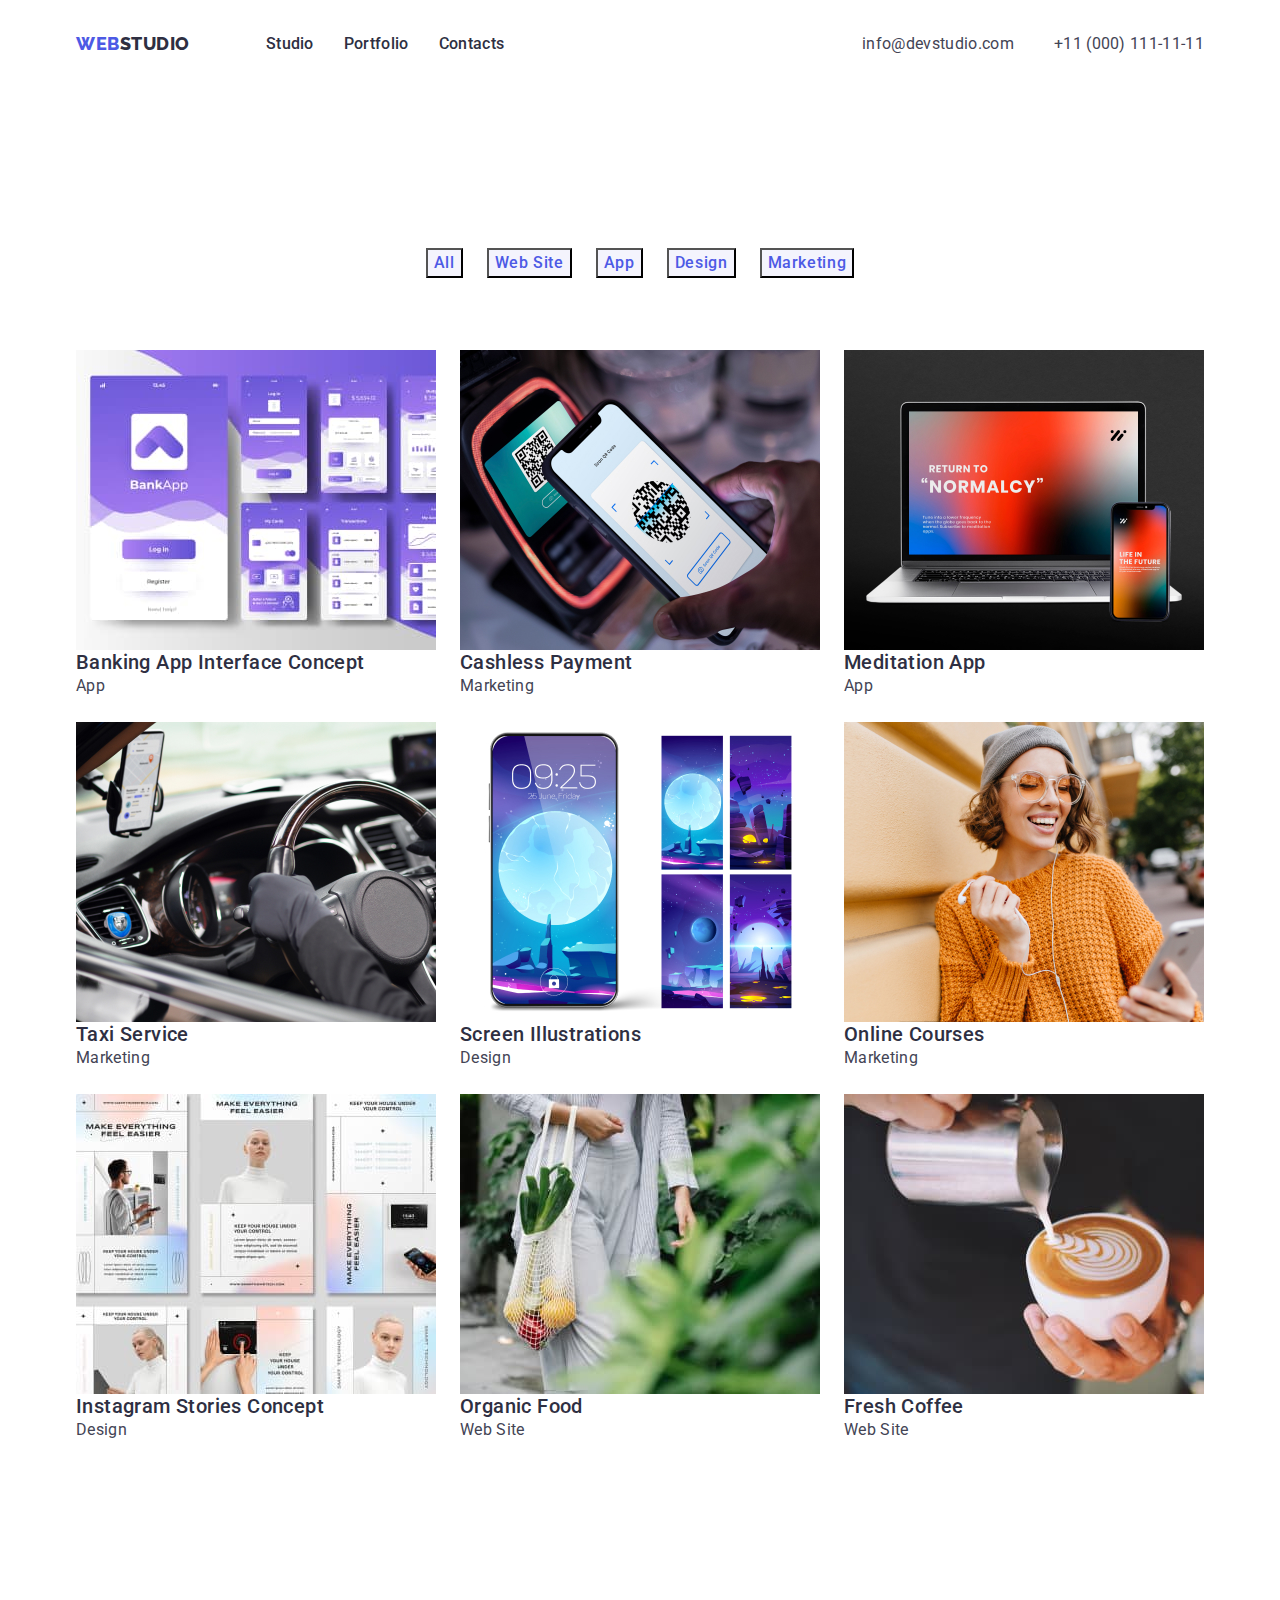
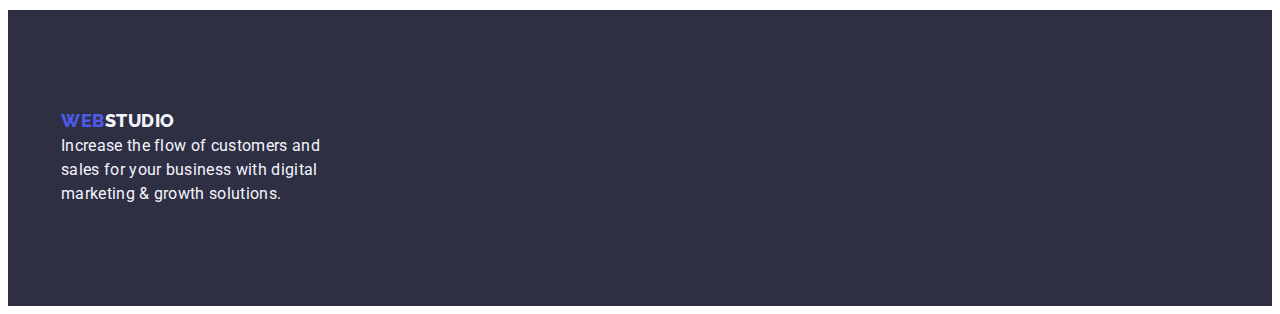
==== portfolio.html @ 2bdd5fc8 "validator+" ====
<!DOCTYPE html>
<html lang="en">
<head>
    <meta charset="UTF-8">
    <meta http-equiv="X-UA-Compatible" content="IE=edge">
    <meta name="viewport" content="width=device-width, initial-scale=1.0">
    <title>Portfolio</title>
    <link rel="stylesheet" href="./css/styles.css">
    <link rel="preconnect" href="https://fonts.googleapis.com">
    <link rel="preconnect" href="https://fonts.gstatic.com" crossorigin>
    <link
        href="https://fonts.googleapis.com/css2?family=Raleway:wght@800&family=Roboto:wght@400;500;700;900&display=swap"
        rel="stylesheet">
</head>

<body>
    <!--Header section-->
    <header>
        <div class="header-container container">
            <!--LOGO-->
            <a class="header-logo logo" href="./index.html">Web<span class="logo-second">Studio</span>
            </a>
            <!--NAVIGATION-->
            <nav>
                <ul class="site-nav list">
                    <li><a class="menu link" href="./index.html">Studio</a></li>
                    <li><a class="menu link" href="./portfolio.html">Portfolio</a></li>
                    <li><a class="menu link" href="">Contacts</a></li>
                </ul>
            </nav>
            <address class="address">
                <ul class="contact list">
                    <li class="email-contact">
                        <a class="communication link" href="mailto:info@devstudio.com">info@devstudio.com</a>
                    </li>
                    <li>
                        <a class="communication link" href="tel:+110001111111">+11 (000) 111-11-11</a>
                    </li>
                </ul>
            </address>
        </div>
    </header>
    <main>
        <!--PORTFOLIO section-->
        <section>
            <div class="portfolio-container container">
                <h1 hidden>Portfolio</h1>
                <ul class="button-container list">
                        <li><button type="button" class="portfolio-button">All
                            </button></li>
                        <li><button type="button" class="portfolio-button">Web Site
                            </button></li>
                        <li><button type="button" class="portfolio-button">App
                            </button></li>
                        <li><button type="button" class="portfolio-button">Design
                            </button></li>
                        <li><button type="button" class="portfolio-button">Marketing
                            </button>
                        </li>
                </ul>
                <ul class="portfolio-set list">
                        <li>
                            <a class="card link" href="#">
                                <img src="./images/portfolio/img-1.jpg" alt="Bank App" width="360">
                                <h2 class="portfolio-title">Banking App Interface Concept</h2>
                                <p class="portfolio-text">App</p>
                            </a>
                        </li>
                        <li> <a class="card link" href="#">
                                <img src="./images/portfolio/img-2.jpg" alt="Payment process" width="360">
                                <h2 class="portfolio-title">Cashless Payment</h2>
                                <p class="portfolio-text">Marketing</p>
                            </a>
                        </li>
                        <li> <a class="card link" href="#">
                                <img src="./images/portfolio/img-3.jpg" alt="Return to Normalcy application"
                                    width="360">
                                <h2 class="portfolio-title">Meditation App</h2>
                                <p class="portfolio-text">App</p>
                            </a>
                        </li>
                        <li> <a class="card link" href="#">
                                <img src="./images/portfolio/img-4.jpg" alt="Taxi driver" width="360">
                                <h2 class="portfolio-title">Taxi Service</h2>
                                <p class="portfolio-text">Marketing</p>
                            </a>
                        </li>
                        <li> <a class="card link" href="#">
                                <img src="./images/portfolio/img-5.jpg" alt="Mobile screens" width="360">
                                <h2 class="portfolio-title">Screen Illustrations</h2>
                                <p class="portfolio-text">Design</p>
                            </a>
                        </li>
                        <li> <a class="card link" href="#">
                                <img src="./images/portfolio/img-6.jpg" alt="Happy girl holding a phone" width="360">
                                <h2 class="portfolio-title">Online Courses</h2>
                                <p class="portfolio-text">Marketing</p>
                            </a>
                        </li>
                        <li> <a class="card link" href="#">
                                <img src="./images/portfolio/img-7.jpg" alt="Concepts examples" width="360">
                                <h2 class="portfolio-title">Instagram Stories Concept</h2>
                                <p class="portfolio-text">Design</p>
                            </a>
                        </li>
                        <li>
                            <a class="card link" href="#">
                                <img src="./images/portfolio/img-8.jpg" alt="Fruits in organic bag" width="360">
                                <h2 class="portfolio-title">Organic Food</h2>
                                <p class="portfolio-text">Web Site</p>
                            </a>
                        </li>
                        <li> <a class="card link" href="#">
                                <img src="./images/portfolio/img-9.jpg" alt="Coffee making" width="360">
                                <h2 class="portfolio-title">Fresh Coffee</h2>
                                <p class="portfolio-text">Web Site</p>
                            </a>
                        </li>
                </ul>
            </div>
        </section>
    </main>
    <!--Footer-->
    <footer class="footer">
        <div class="footer-container container">
            <a class="footer-logo logo" href="./index.html">Web<span class="footer-logo-second">Studio</span>
            </a>
            <p class="text">Increase the flow of customers and sales for your business with digital marketing & growth
                solutions.</p></div>
    </footer>
</body>

</html>
---- css/styles.css ----
html {
    box-sizing: border-box;
}

*,
*::before,
*::after {
    box-sizing: inherit;
}

/* обнулити відступи */
h1,
h2,
h3,
h4,
h5,
h6,
p {
    margin-top: 0;
    margin-bottom: 0;
}

ul {
    margin-top: 0;
    margin-bottom: 0;
    padding-left: 0;
}

img {
    display: block;
}

button {
    cursor: pointer;
}

/* used colors */
:root {
    --primary-text-color: #2E2F42;
    --secondary-text-color: #434455;
    --accent-primary-color: #F4F4FD;
    --accent-secondary-color: #4D5AE5;
    --background-color: #E5E5E5;
    --secondary-button-color: #E7E9FC;
    --white-color: #FFFFFF;
    --hover-color: #404bbf;

    --indent: 24px;
    --items: 4;
    --portfolio-items: 9
}

.container {
    border: 2px;
    width: 1158px;
    margin-left: auto;
    margin-right: auto;
    padding: 0 15px;
}

body {
    background-color: var(--white-color);
    color: var(--secondary-text-color);
    font-family: "Roboto", sans-serif;
    letter-spacing: 0.02em;
    line-height: 1.5;
}


/* LOGO */
.header-container {
    display: flex;
    align-items: center;
}

.page-header {
    padding-top: 22px;
    padding-bottom: 22px;
}


.logo {
    font-family: "Raleway", sans-serif;
    font-size: 18px;
    font-weight: 800;
    line-height: 1.17;
    letter-spacing: 0.03em;
    text-transform: uppercase;
    color: var(--accent-secondary-color)
}

.header-logo.logo,
.footer-logo.logo {
    text-decoration: none;
}

.logo-second {
    color: var(--primary-text-color)
}

.header-logo {
    margin-right: 76px;
}

/* site-navigation */

.list {
    list-style: none;
}

.site-nav {
    display: flex;
    gap: 30px;
    align-items: center;
    margin-right: auto;
    padding: 24px 0px;
}

.site-nav .menu {
    font-weight: 500;
    font-size: 16px;
    line-height: 1.5;
    color: var(--primary-text-color);
    letter-spacing: 0.02em
}

.menu.link {
    text-decoration: none;
}

.menu.link:hover,
.menu.link:focus {
    color: var(--hover-color)
}

/* auth-navigation */
.address {
    font-style: normal;
    margin-left: auto;
}

.contact.list {
    list-style: none;
    display: flex;
}

.contact .link {
    color: var(--secondary-text-color);
    font-size: 16px;
    line-height: 1.5;
    letter-spacing: 0.02em;
}

.email-contact {
    margin-right: 40px;
}

.communication.link {
    text-decoration: none;
}

.communication.link:hover,
.communication.link:focus {
    color: var(--hover-color);
}


/* HERO section */
.section {
    padding: 120px 0px;
}

.hero {
    background-color: var(--primary-text-color)
}

.hero-container {
    padding: 188px 0px;
}

.hero-title {
    margin: 0 auto;
    max-width: 496px;
    margin-bottom: 48px;
    font-size: 56px;
    font-weight: 700;
    text-align: center;
    line-height: 1.07;
    letter-spacing: 0.02em;
    color: var(--white-color)
}

.hero .button {
    display: block;
    margin: 0 auto;
    min-width: 169px;
    min-height: 56px;
    padding: 16px 32px;
    font-size: 16px;
    line-height: 1.5;
    font-weight: 500;
    font-family: "Roboto", sans-serif;
    letter-spacing: 0.04em;
    cursor: pointer;
    background-color: var(--accent-secondary-color);
    color: var(--white-color);
}

.hero .button:hover,
.hero .button:focus {
    background-color: var(--hover-color)
}

/* Features */
.features-container {
    display: flex;
    justify-content: space-between;
}

.features-container.list {
    list-style: none
}

.features-title {
    margin-bottom: 8px;
    font-size: 20px;
    line-height: 1.2;
    font-weight: 500;
    letter-spacing: 0.02em;
    color: var(--primary-text-color)
}

.features-text {
    width: 264px;
    font-size: 16px;
    line-height: 1.5;
    letter-spacing: 0.02em;
    color: var(--secondary-text-color)
}

/* What we are doing section */
.activity-container {
    display: flex;
    justify-content: space-between;
}

.activity-title {
    margin-bottom: 72px;
    font-size: 36px;
    line-height: 1.11;
    text-align: center;
    letter-spacing: 0.02em;
    text-transform: capitalize;
    color: var(--primary-text-color)
}

.activity-container.list {
    list-style: none;
}


/* our team */
.team-container {
    display: flex;
    gap: var(--indent)
}

.team-section {
    background-color: #F4F4FD;
}

.team-title {
    margin-bottom: 72px;
    font-size: 36px;
    line-height: 1.11;
    text-align: center;
    letter-spacing: 0.02em;
    text-transform: capitalize;
    color: var(--primary-text-color)
}

.member-container {
    flex-basis: calc(100% - var(--indent)* (var(--items)-1)) / var(--items);
}


.team-container.list {
    list-style: none;
}

.member {
    background-color: #FFFFFF
}

.member-title {
    margin-bottom: 8px;
    font-weight: 500;
    font-size: 20px;
    line-height: 1.2;
    letter-spacing: 0.02em;
    color: var(--primary-text-color)
}

.position {
    font-size: 16px;
    line-height: 1.5;
    letter-spacing: 0.02em;
    color: var(--secondary-text-color)
}


/* Footer */
.footer-container {
    display: block;
    padding: 100px 1020px 100px 0;
}

.footer {
    background-color: var(--primary-text-color);
}

.footer-logo {
    margin-bottom: 16px;
    font-family: "Raleway", sans-serif;
    font-size: 18px;
    font-weight: 800;
    line-height: 1.17;
    letter-spacing: 0.03em;
    text-transform: uppercase;
    color: var(--accent-secondary-color)
}

.footer-logo.link {
    text-decoration: none
}

.footer-logo-second {
    color: var(--accent-primary-color)
}

.footer .text {
    width: 264px;
    color: var(--accent-primary-color);
    font-size: 16px;
    line-height: 1.5;
    letter-spacing: 0.02em;
}


/* PORTFOLIO part */
.portfolio-container {
    padding: 168px 0 120px 0
}

.portfolio-set {
    display: flex;
    flex-wrap: wrap;
    gap: var(--indent);
    justify-content: center;
}

.portfolio-set:nth-child(-n+7) {
    margin-bottom: 48px;
}

.button-container {
    display: flex;
    gap: 24px;
    justify-content: center;
    margin-bottom: 72px;
}

.button-container.list {
    list-style: none;
}

.portfolio-button {
    font-family: "Roboto", sans-serif;
    font-weight: 500;
    font-size: 16px;
    line-height: 1.5;
    letter-spacing: 0.04em;
    color: var(--accent-secondary-color);
    background-color: var(--accent-primary-color);
    cursor: pointer;
}

.portfolio-button:hover,
.portfolio-button:focus {
    color: var(--white-color);
    background-color: var(--hover-color);
}

.portfolio-set.list {
    list-style: none;
}

.card.link {
    text-decoration: none;
}

.portfolio-title {
    font-weight: 500;
    font-size: 20px;
    line-height: 1.2;
    letter-spacing: 0.02em;
    color: var(--primary-text-color)
}

.portfolio-text {
    font-size: 16px;
    line-height: 1.5;
    letter-spacing: 0.02em;
    color: var(--secondary-text-color)
}
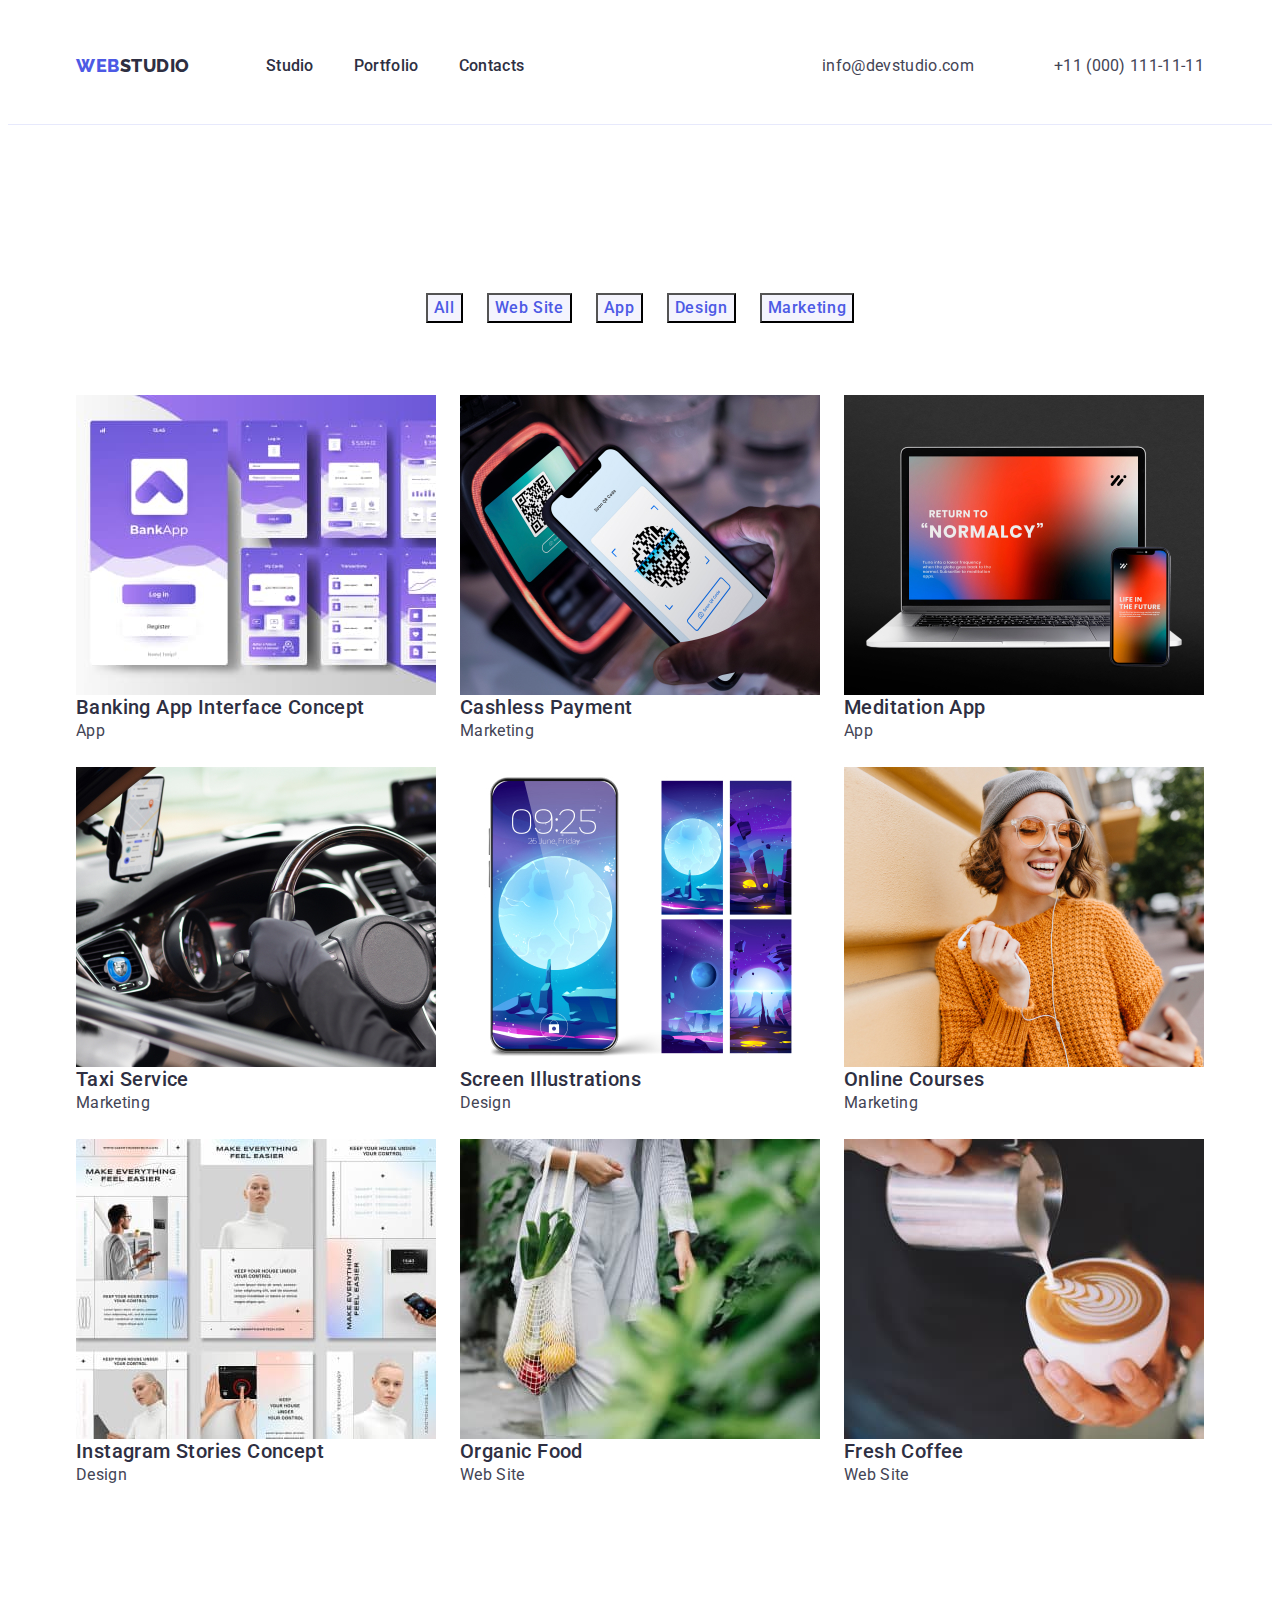
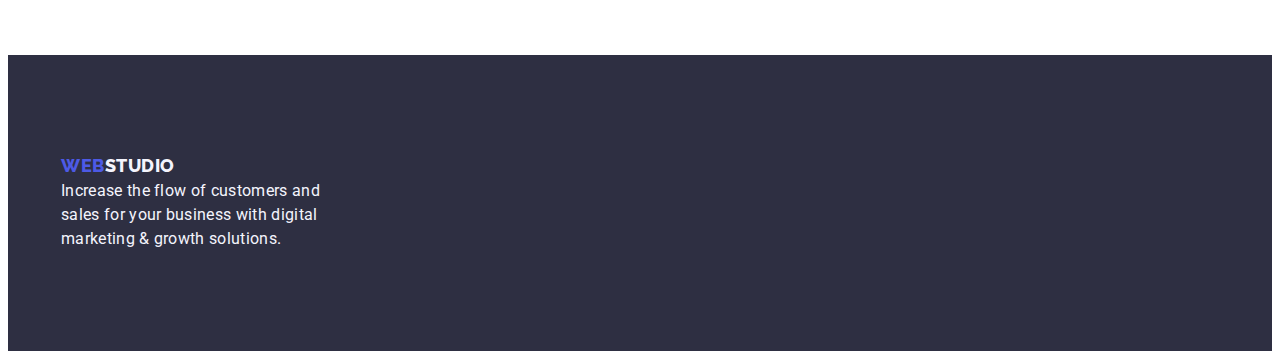
==== commit ab553470: "first part-amend" ====
--- a/portfolio.html
+++ b/portfolio.html
@@ -15,13 +15,12 @@
 
 <body>
     <!--Header section-->
-    <header>
+    <header class="page-header">
         <div class="header-container container">
-            <!--LOGO-->
-            <a class="header-logo logo" href="./index.html">Web<span class="logo-second">Studio</span>
-            </a>
             <!--NAVIGATION-->
-            <nav>
+            <nav class="navigation">
+                <a class="header-logo logo" href="./index.html">Web<span class="logo-second">Studio</span>
+                </a>
                 <ul class="site-nav list">
                     <li><a class="menu link" href="./index.html">Studio</a></li>
                     <li><a class="menu link" href="./portfolio.html">Portfolio</a></li>
@@ -29,7 +28,7 @@
                 </ul>
             </nav>
             <address class="address">
-                <ul class="contact list">
+                <ul class="contact-container list">
                     <li class="email-contact">
                         <a class="communication link" href="mailto:info@devstudio.com">info@devstudio.com</a>
                     </li>
--- a/css/styles.css
+++ b/css/styles.css
@@ -76,6 +76,7 @@
 .page-header {
     padding-top: 22px;
     padding-bottom: 22px;
+    border-bottom: 1px solid #e7e9fc;
 }
 
 
@@ -103,18 +104,23 @@
 }
 
 /* site-navigation */
-
+.navigation{
+display: flex;
+align-items: center;
+}
 .list {
     list-style: none;
 }
 
 .site-nav {
     display: flex;
-    gap: 30px;
+    gap: 40px;
     align-items: center;
     margin-right: auto;
     padding: 24px 0px;
 }
+.site-nav:last-child{
+    margin-right: 0;}
 
 .site-nav .menu {
     font-weight: 500;
@@ -126,6 +132,7 @@
 
 .menu.link {
     text-decoration: none;
+    padding: 24px 0;
 }
 
 .menu.link:hover,
@@ -139,12 +146,19 @@
     margin-left: auto;
 }
 
-.contact.list {
-    list-style: none;
-    display: flex;
-}
-
-.contact .link {
+.contact-container{
+    display: flex;
+    gap: 40px;
+}
+
+.contact-container:last-child{
+    margin-right: 0}
+
+.contact-container.list {
+    list-style: none;
+}
+
+.contact-container .link {
     color: var(--secondary-text-color);
     font-size: 16px;
     line-height: 1.5;
@@ -169,14 +183,10 @@
 .section {
     padding: 120px 0px;
 }
-
-.hero {
-    background-color: var(--primary-text-color)
-}
-
-.hero-container {
-    padding: 188px 0px;
-}
+.hero-section{
+    padding: 188px 0;
+    background-color: var(--primary-text-color)}
+
 
 .hero-title {
     margin: 0 auto;
@@ -190,11 +200,13 @@
     color: var(--white-color)
 }
 
-.hero .button {
+.hero-section .button {
     display: block;
     margin: 0 auto;
     min-width: 169px;
-    min-height: 56px;
+    height: 56px;
+    border: none;
+    border-radius: 4px;
     padding: 16px 32px;
     font-size: 16px;
     line-height: 1.5;
@@ -206,8 +218,8 @@
     color: var(--white-color);
 }
 
-.hero .button:hover,
-.hero .button:focus {
+.hero-section .button:hover,
+.hero-section .button:focus {
     background-color: var(--hover-color)
 }
 
@@ -215,12 +227,16 @@
 .features-container {
     display: flex;
     justify-content: space-between;
-}
+    gap: 24px;
+}
+.features-container:last-child{
+    margin-right: 0}
 
 .features-container.list {
     list-style: none
 }
-
+.feature-item {
+    flex-basis: calc((100% - 72px) / 4)}
 .features-title {
     margin-bottom: 8px;
     font-size: 20px;
@@ -242,8 +258,11 @@
 .activity-container {
     display: flex;
     justify-content: space-between;
-}
-
+    gap: 24px;
+}
+.activity-item {
+    flex-basis: calc((100% - 3 * 16px) / 3)
+}
 .activity-title {
     margin-bottom: 72px;
     font-size: 36px;
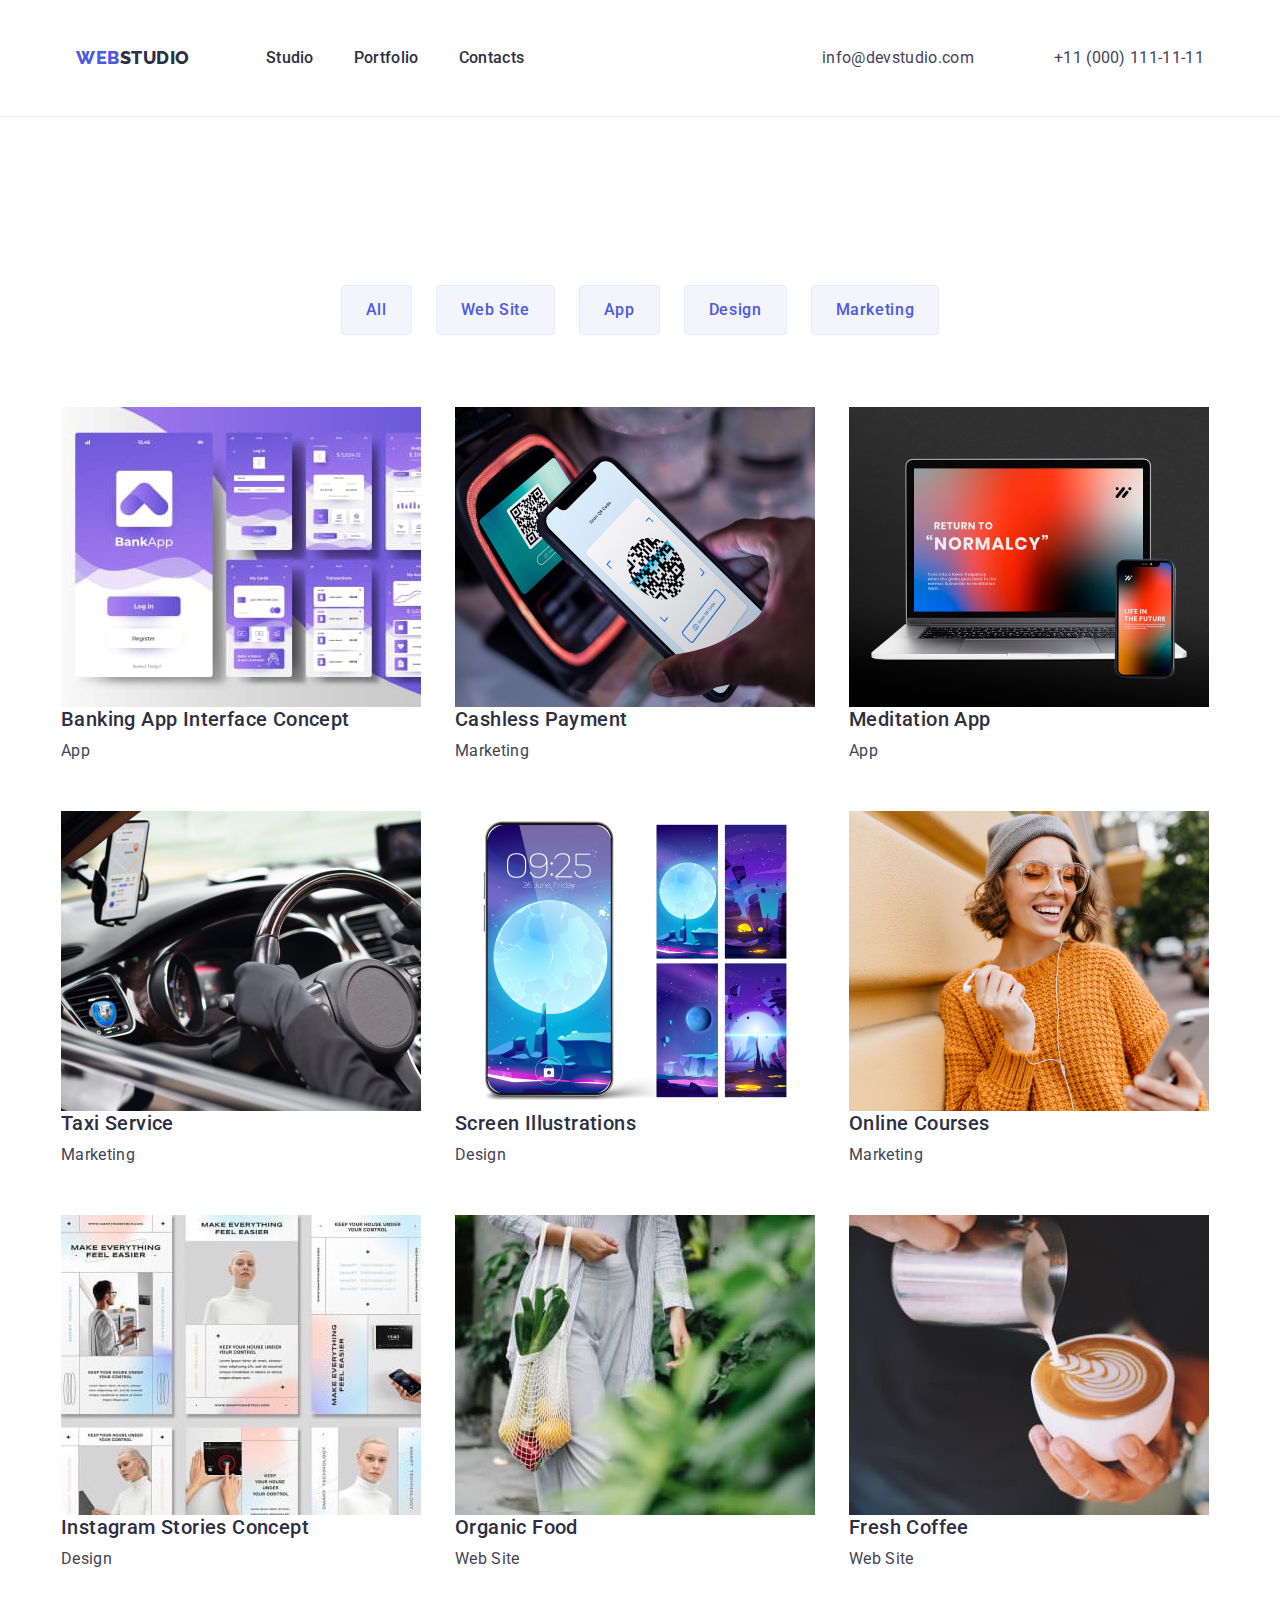
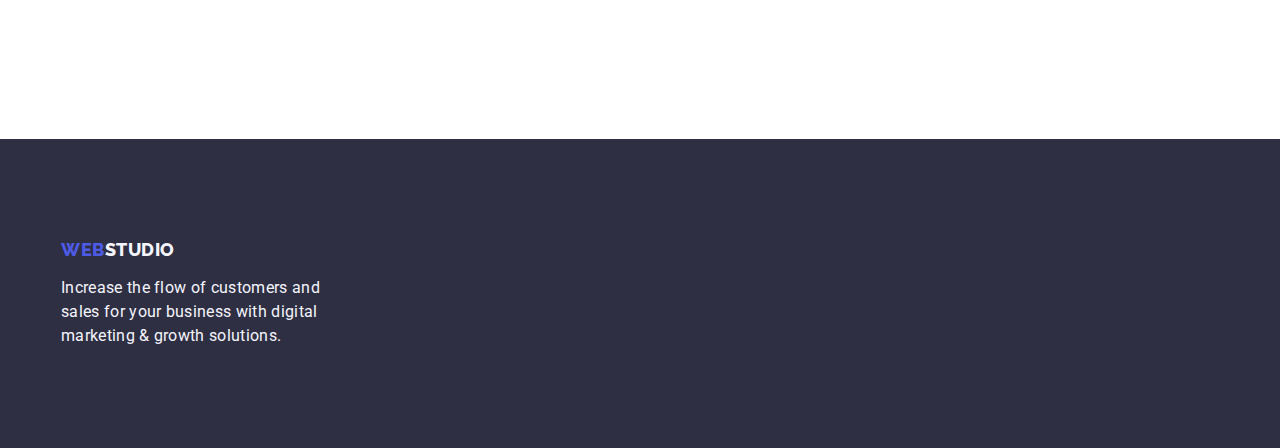
==== commit 3366b32a: "prefinal" ====
--- a/portfolio.html
+++ b/portfolio.html
@@ -5,6 +5,7 @@
     <meta http-equiv="X-UA-Compatible" content="IE=edge">
     <meta name="viewport" content="width=device-width, initial-scale=1.0">
     <title>Portfolio</title>
+    <link href="https://cdn.jsdelivr.net/npm/modern-normalize@1.1.0/modern-normalize.min.css" rel="stylesheet">
     <link rel="stylesheet" href="./css/styles.css">
     <link rel="preconnect" href="https://fonts.googleapis.com">
     <link rel="preconnect" href="https://fonts.gstatic.com" crossorigin>
@@ -58,61 +59,77 @@
                         </li>
                 </ul>
                 <ul class="portfolio-set list">
-                        <li>
+                        <li class="portfolio-item">
                             <a class="card link" href="#">
                                 <img src="./images/portfolio/img-1.jpg" alt="Bank App" width="360">
-                                <h2 class="portfolio-title">Banking App Interface Concept</h2>
+                                    <div class="portfolio-desc">
+                                        <h2 class="portfolio-title">Banking App Interface Concept</h2>
                                 <p class="portfolio-text">App</p>
+                            </div>
                             </a>
                         </li>
-                        <li> <a class="card link" href="#">
+                        <li class="portfolio-item"> <a class="card link" href="#">
                                 <img src="./images/portfolio/img-2.jpg" alt="Payment process" width="360">
+                                <div class="portfolio-desc">
                                 <h2 class="portfolio-title">Cashless Payment</h2>
-                                <p class="portfolio-text">Marketing</p>
+                            <p class="portfolio-text">Marketing</p></div>
                             </a>
                         </li>
-                        <li> <a class="card link" href="#">
+                        <li class="portfolio-item"> <a class="card link" href="#">
                                 <img src="./images/portfolio/img-3.jpg" alt="Return to Normalcy application"
                                     width="360">
+                                <div class="portfolio-desc">
                                 <h2 class="portfolio-title">Meditation App</h2>
-                                <p class="portfolio-text">App</p>
+                                <p class="portfolio-text">App</p></div>
                             </a>
                         </li>
-                        <li> <a class="card link" href="#">
+                        <li class="portfolio-item"> <a class="card link" href="#">
                                 <img src="./images/portfolio/img-4.jpg" alt="Taxi driver" width="360">
-                                <h2 class="portfolio-title">Taxi Service</h2>
-                                <p class="portfolio-text">Marketing</p>
+                                <div class="portfolio-desc">
+                                    <h2 class="portfolio-title">Taxi Service</h2>
+                                    <p class="portfolio-text">Marketing</p>
+                                </div>
                             </a>
                         </li>
-                        <li> <a class="card link" href="#">
+                        <li class="portfolio-item"> <a class="card link" href="#">
                                 <img src="./images/portfolio/img-5.jpg" alt="Mobile screens" width="360">
-                                <h2 class="portfolio-title">Screen Illustrations</h2>
-                                <p class="portfolio-text">Design</p>
+                                <div class="portfolio-desc">
+                                    <h2 class="portfolio-title">Screen Illustrations</h2>
+                                    <p class="portfolio-text">Design</p>
+                                </div>
                             </a>
                         </li>
-                        <li> <a class="card link" href="#">
+                        <li class="portfolio-item"> <a class="card link" href="#">
                                 <img src="./images/portfolio/img-6.jpg" alt="Happy girl holding a phone" width="360">
-                                <h2 class="portfolio-title">Online Courses</h2>
-                                <p class="portfolio-text">Marketing</p>
+                                <div class="portfolio-desc">
+                                    <h2 class="portfolio-title">Online Courses</h2>
+                                    <p class="portfolio-text">Marketing</p>
+                                </div>
                             </a>
                         </li>
-                        <li> <a class="card link" href="#">
+                        <li class="portfolio-item"> <a class="card link" href="#">
                                 <img src="./images/portfolio/img-7.jpg" alt="Concepts examples" width="360">
-                                <h2 class="portfolio-title">Instagram Stories Concept</h2>
-                                <p class="portfolio-text">Design</p>
+                                <div class="portfolio-desc">
+                                    <h2 class="portfolio-title">Instagram Stories Concept</h2>
+                                    <p class="portfolio-text">Design</p>
+                                </div>
                             </a>
                         </li>
-                        <li>
+                        <li class="portfolio-item">
                             <a class="card link" href="#">
                                 <img src="./images/portfolio/img-8.jpg" alt="Fruits in organic bag" width="360">
-                                <h2 class="portfolio-title">Organic Food</h2>
-                                <p class="portfolio-text">Web Site</p>
+                                <div class="portfolio-desc">
+                                    <h2 class="portfolio-title">Organic Food</h2>
+                                    <p class="portfolio-text">Web Site</p>
+                                </div>
                             </a>
                         </li>
-                        <li> <a class="card link" href="#">
+                        <li class="portfolio-item"> <a class="card link" href="#">
                                 <img src="./images/portfolio/img-9.jpg" alt="Coffee making" width="360">
-                                <h2 class="portfolio-title">Fresh Coffee</h2>
-                                <p class="portfolio-text">Web Site</p>
+                                <div class="portfolio-desc">
+                                    <h2 class="portfolio-title">Fresh Coffee</h2>
+                                    <p class="portfolio-text">Web Site</p>
+                                </div>
                             </a>
                         </li>
                 </ul>
--- a/css/styles.css
+++ b/css/styles.css
@@ -299,6 +299,7 @@
 }
 
 .member-container {
+    border-radius: 0px 0px 4px 4px;
     flex-basis: calc(100% - var(--indent)* (var(--items)-1)) / var(--items);
 }
 
@@ -310,8 +311,13 @@
 .member {
     background-color: #FFFFFF
 }
+.person-description {
+    padding: 32px 16px;
+
+}
 
 .member-title {
+    text-align: center;
     margin-bottom: 8px;
     font-weight: 500;
     font-size: 20px;
@@ -321,6 +327,7 @@
 }
 
 .position {
+    text-align: center;
     font-size: 16px;
     line-height: 1.5;
     letter-spacing: 0.02em;
@@ -331,7 +338,7 @@
 /* Footer */
 .footer-container {
     display: block;
-    padding: 100px 1020px 100px 0;
+    padding: 100px 0;
 }
 
 .footer {
@@ -339,6 +346,7 @@
 }
 
 .footer-logo {
+    display: inline-block;
     margin-bottom: 16px;
     font-family: "Raleway", sans-serif;
     font-size: 18px;
@@ -374,12 +382,22 @@
 .portfolio-set {
     display: flex;
     flex-wrap: wrap;
-    gap: var(--indent);
+    column-gap: 24px;
+    row-gap: 48px;
     justify-content: center;
 }
 
 .portfolio-set:nth-child(-n+7) {
     margin-bottom: 48px;
+}
+.portfolio-item {
+    width: calc((100% - 48px) / 3);
+}
+
+.portolio-desc {
+    padding: 32px 16px;
+    border: 1px solid #e7e9fc;
+    border-top: none;
 }
 
 .button-container {
@@ -394,6 +412,9 @@
 }
 
 .portfolio-button {
+    border-radius: 4px;
+    padding: 12px 24px;
+    border: 1px solid #e7e9fc;
     font-family: "Roboto", sans-serif;
     font-weight: 500;
     font-size: 16px;
@@ -406,6 +427,7 @@
 
 .portfolio-button:hover,
 .portfolio-button:focus {
+    border: 1px solid transparent;
     color: var(--white-color);
     background-color: var(--hover-color);
 }
@@ -419,6 +441,7 @@
 }
 
 .portfolio-title {
+    margin-bottom: 8px;
     font-weight: 500;
     font-size: 20px;
     line-height: 1.2;
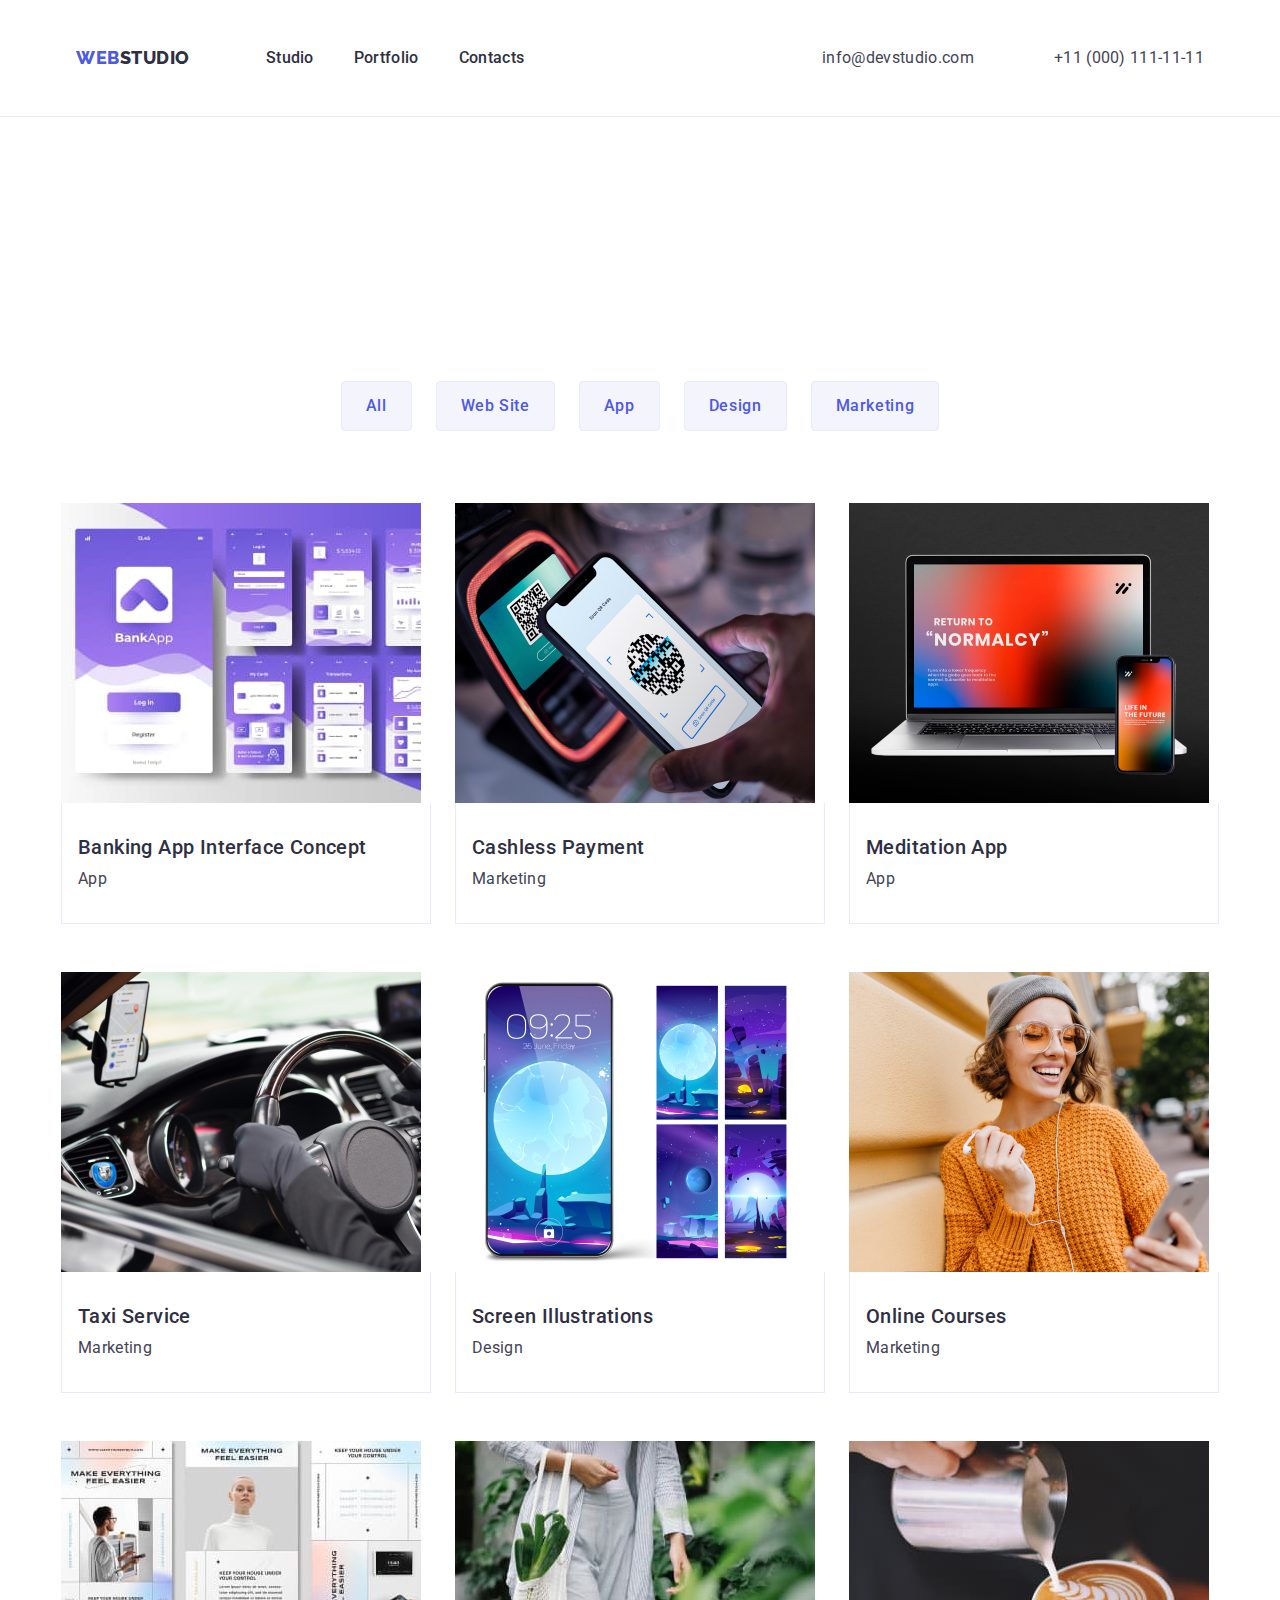
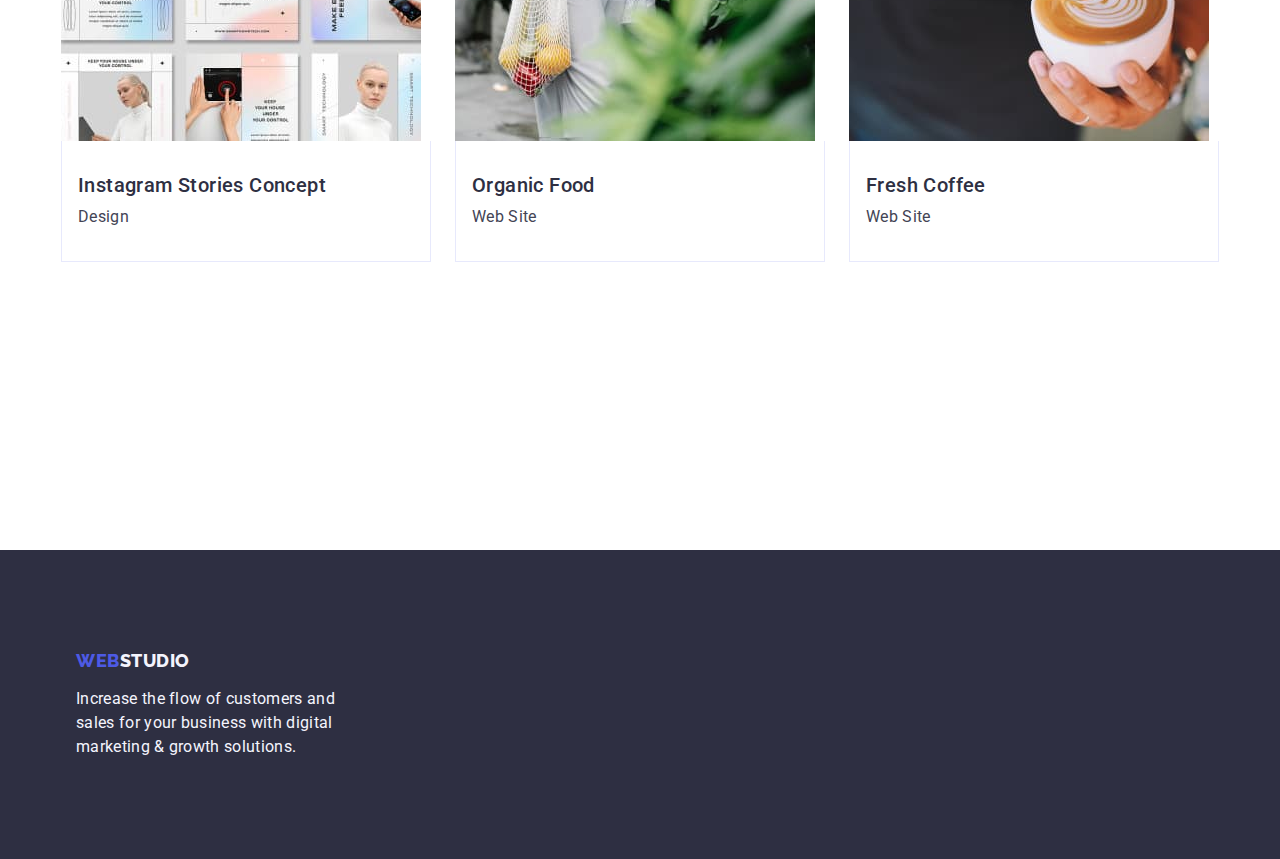
==== commit d8466df1: "final" ====
--- a/portfolio.html
+++ b/portfolio.html
@@ -42,7 +42,7 @@
     </header>
     <main>
         <!--PORTFOLIO section-->
-        <section>
+        <section class="portfolio-section">
             <div class="portfolio-container container">
                 <h1 hidden>Portfolio</h1>
                 <ul class="button-container list">
--- a/css/styles.css
+++ b/css/styles.css
@@ -338,11 +338,11 @@
 /* Footer */
 .footer-container {
     display: block;
-    padding: 100px 0;
 }
 
 .footer {
     background-color: var(--primary-text-color);
+    padding: 100px 0
 }
 
 .footer-logo {
@@ -375,8 +375,13 @@
 
 
 /* PORTFOLIO part */
+
+.portfolio-section {
+    padding: 96px 0 120px;
+}
+
 .portfolio-container {
-    padding: 168px 0 120px 0
+    padding: 168px 0 120px 0;
 }
 
 .portfolio-set {
@@ -394,7 +399,7 @@
     width: calc((100% - 48px) / 3);
 }
 
-.portolio-desc {
+.portfolio-desc {
     padding: 32px 16px;
     border: 1px solid #e7e9fc;
     border-top: none;
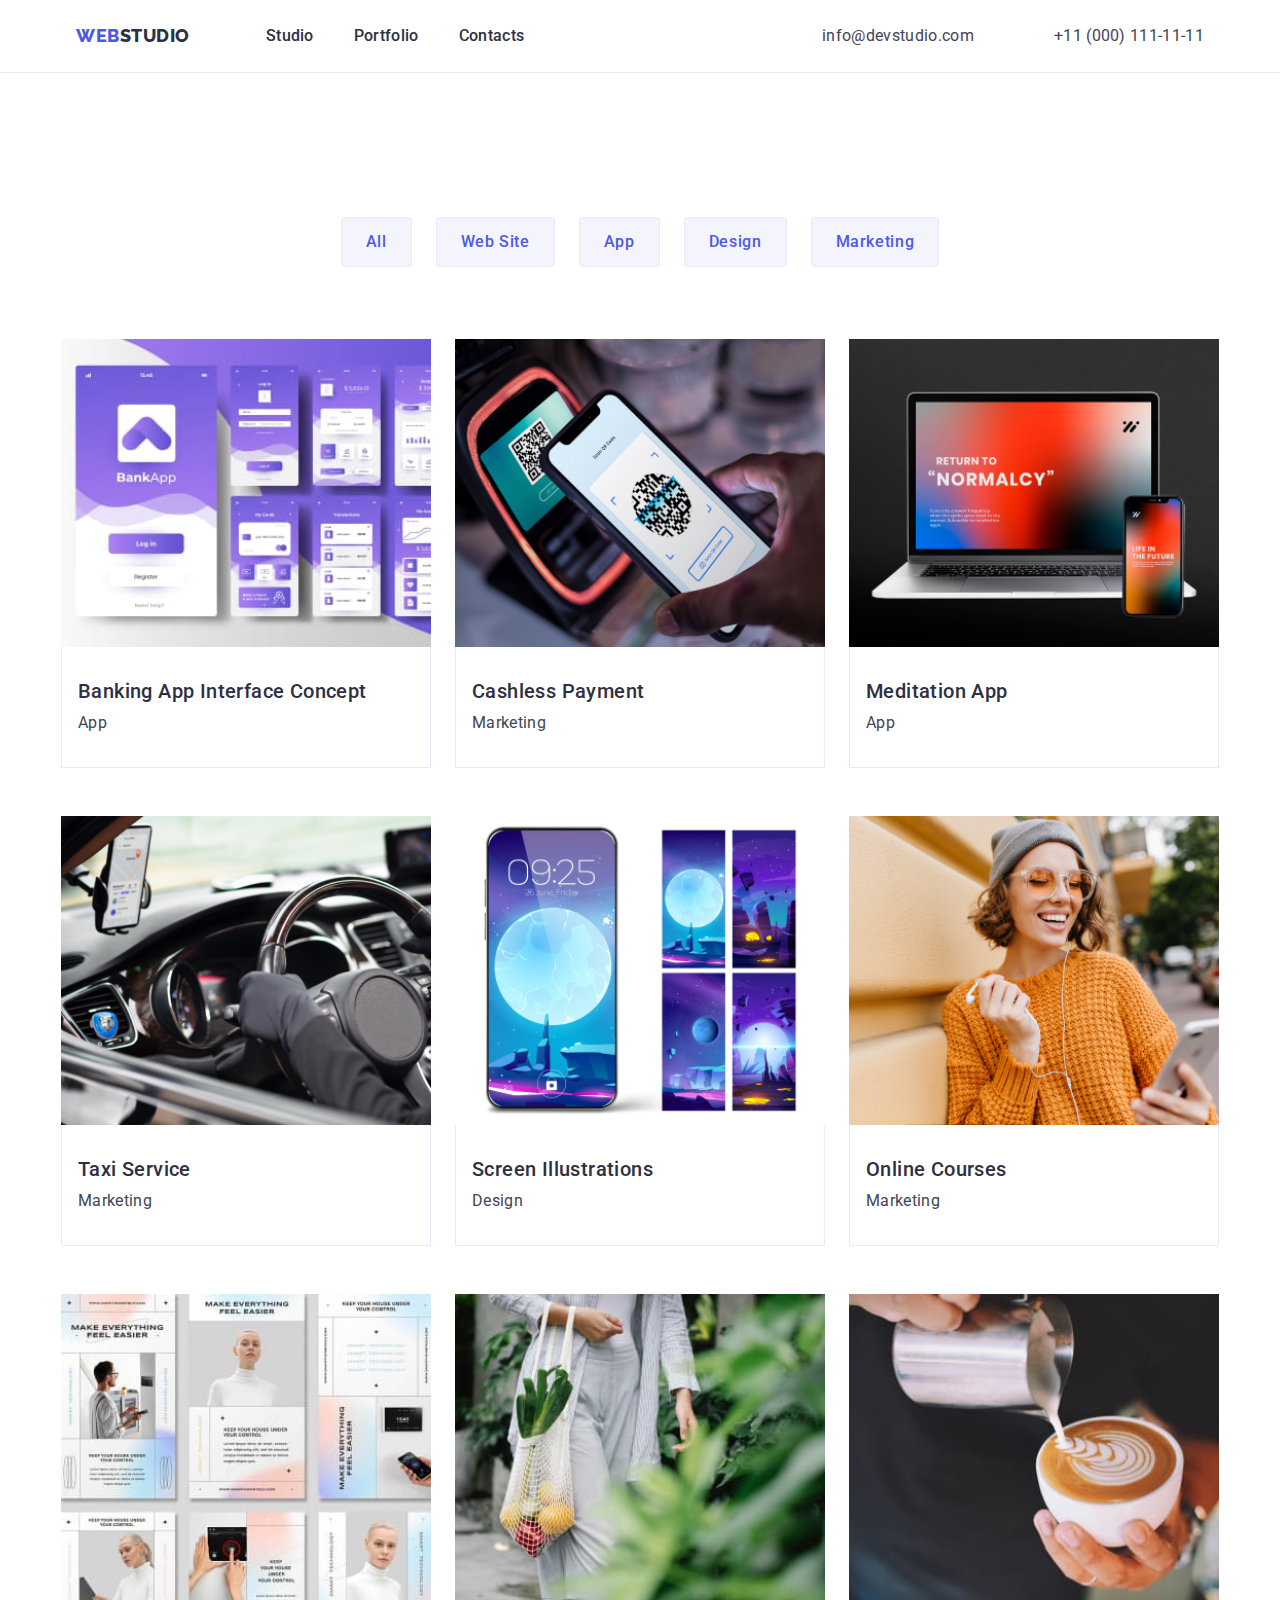
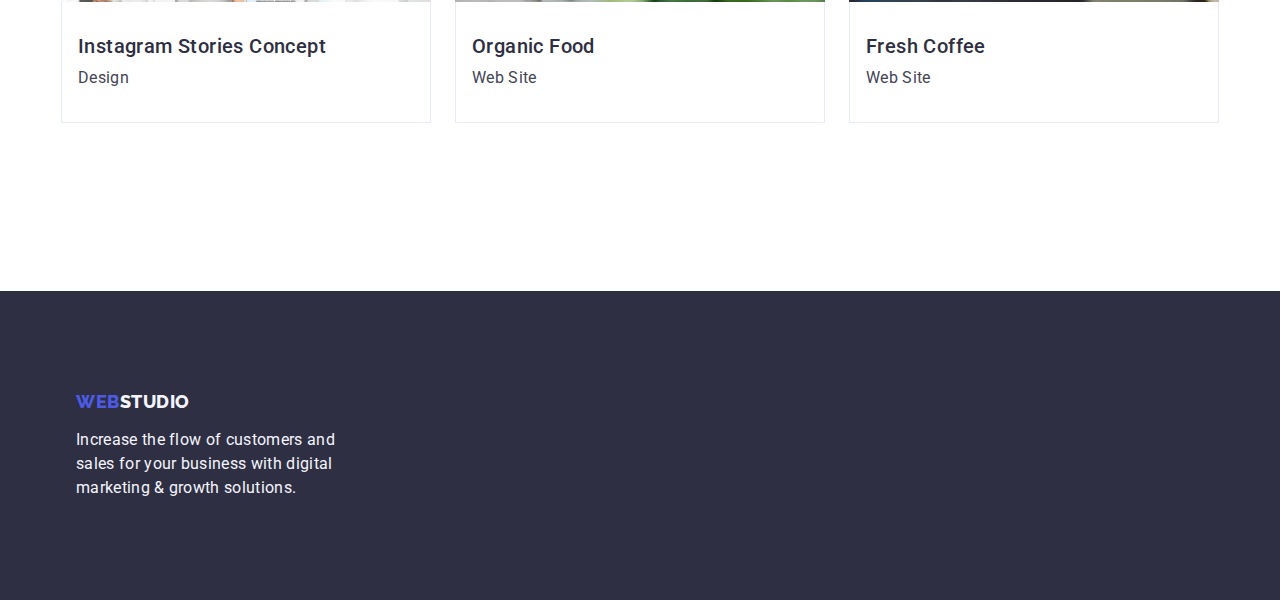
==== commit 1fb28e1b: "mentor-amends" ====
--- a/portfolio.html
+++ b/portfolio.html
@@ -44,7 +44,7 @@
         <!--PORTFOLIO section-->
         <section class="portfolio-section">
             <div class="portfolio-container container">
-                <h1 hidden>Portfolio</h1>
+                <h1 class="hidden">Portfolio</h1>
                 <ul class="button-container list">
                         <li><button type="button" class="portfolio-button">All
                             </button></li>
--- a/css/styles.css
+++ b/css/styles.css
@@ -27,6 +27,7 @@
 }
 
 img {
+    width:100%;
     display: block;
 }
 
@@ -51,7 +52,6 @@
 }
 
 .container {
-    border: 2px;
     width: 1158px;
     margin-left: auto;
     margin-right: auto;
@@ -74,8 +74,6 @@
 }
 
 .page-header {
-    padding-top: 22px;
-    padding-bottom: 22px;
     border-bottom: 1px solid #e7e9fc;
 }
 
@@ -132,7 +130,6 @@
 
 .menu.link {
     text-decoration: none;
-    padding: 24px 0;
 }
 
 .menu.link:hover,
@@ -224,6 +221,8 @@
 }
 
 /* Features */
+.hidden { visibility: hidden;}
+
 .features-container {
     display: flex;
     justify-content: space-between;
@@ -376,12 +375,8 @@
 
 /* PORTFOLIO part */
 
-.portfolio-section {
-    padding: 96px 0 120px;
-}
-
 .portfolio-container {
-    padding: 168px 0 120px 0;
+    padding: 96px 0 120px 0;
 }
 
 .portfolio-set {
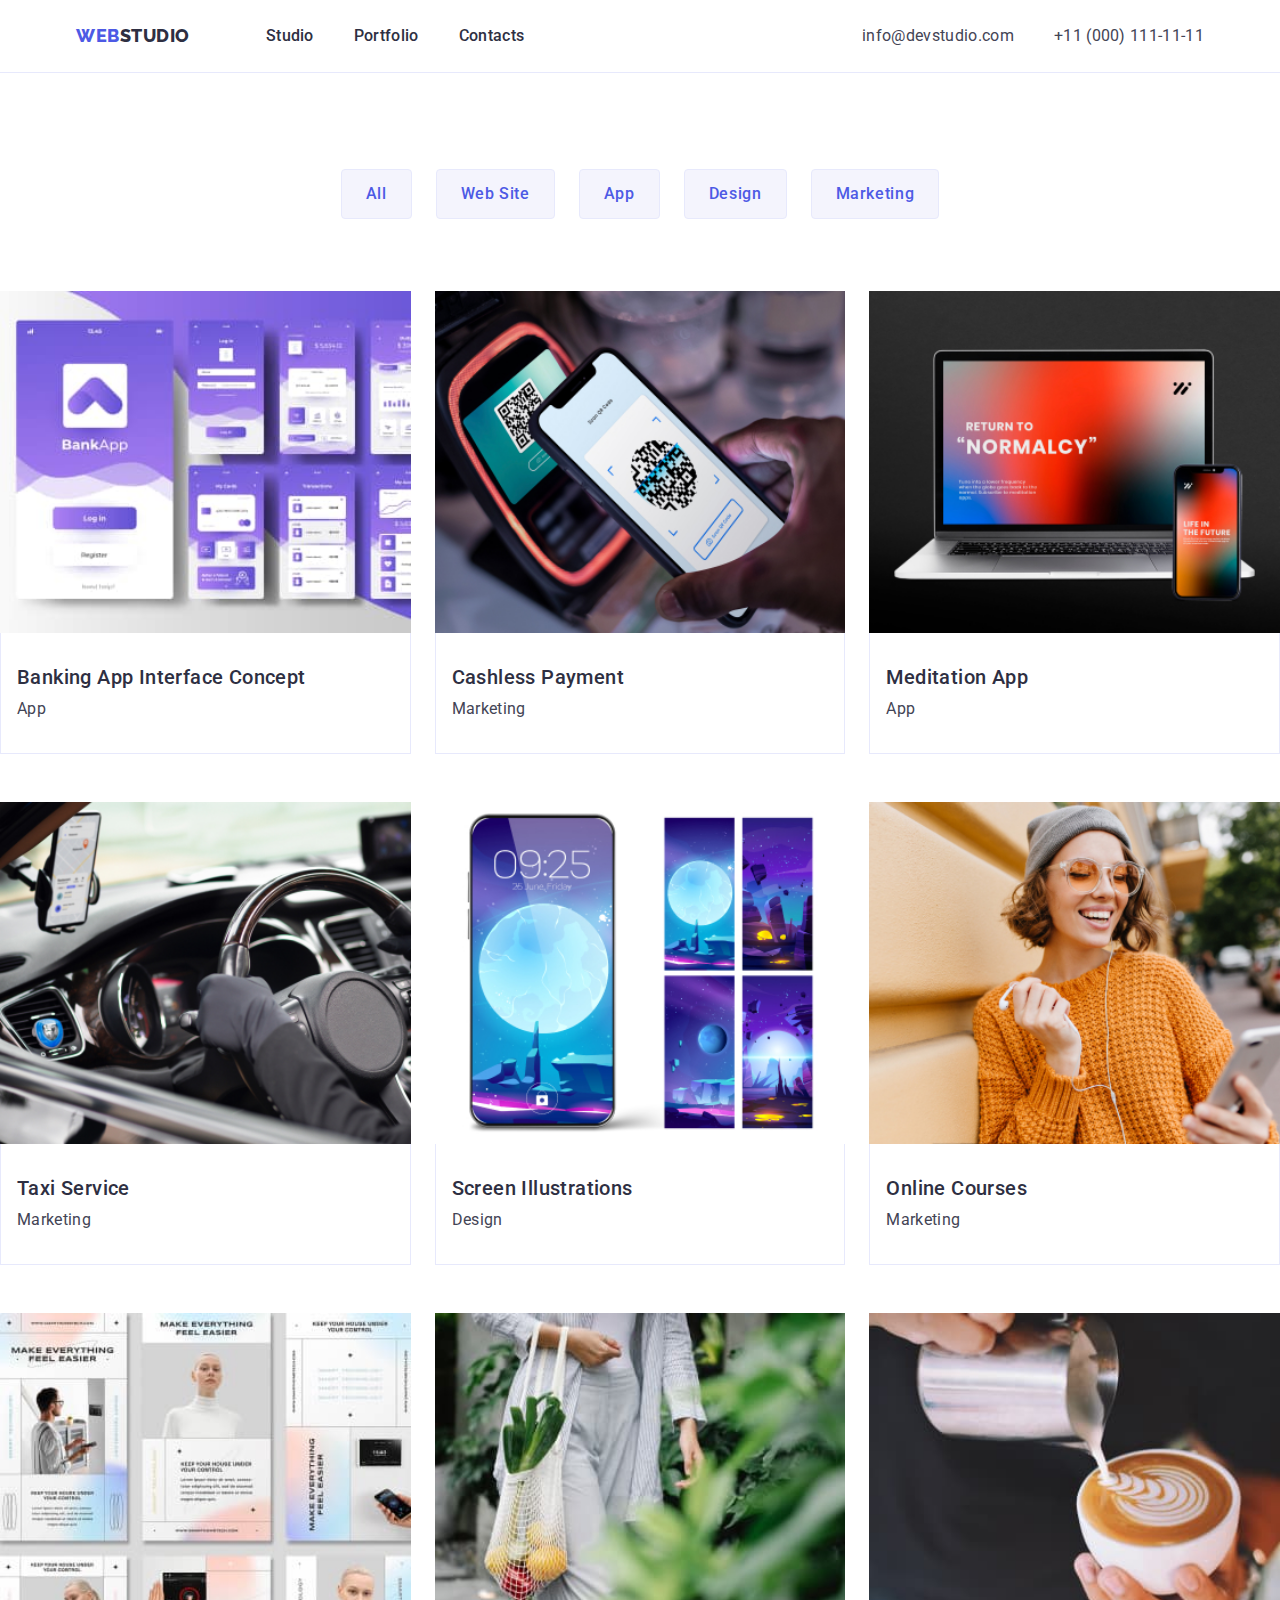
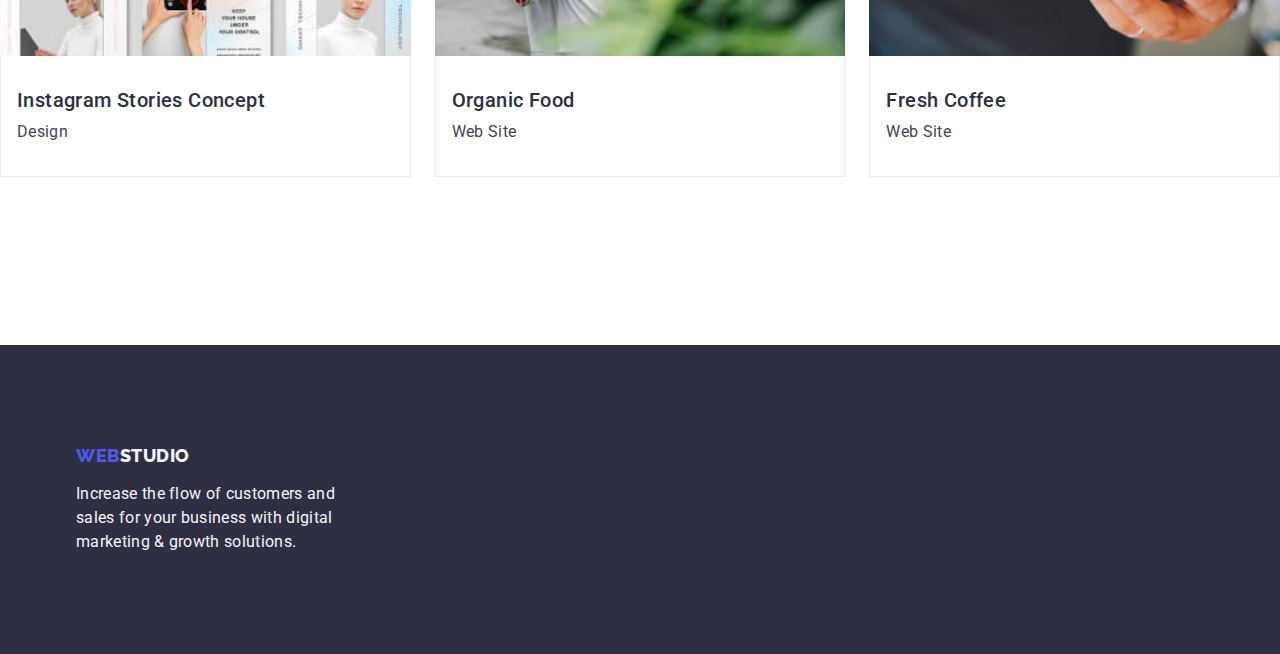
==== commit ab3f5c98: "mentor-final-2" ====
--- a/portfolio.html
+++ b/portfolio.html
@@ -43,8 +43,8 @@
     <main>
         <!--PORTFOLIO section-->
         <section class="portfolio-section">
-            <div class="portfolio-container container">
-                <h1 class="hidden">Portfolio</h1>
+            <div class="portfolio-container nonpadding-container">
+                <h1 class="visually-hidden">Portfolio</h1>
                 <ul class="button-container list">
                         <li><button type="button" class="portfolio-button">All
                             </button></li>
--- a/css/styles.css
+++ b/css/styles.css
@@ -34,6 +34,20 @@
 button {
     cursor: pointer;
 }
+/* hidenn the elements */
+.visually-hidden {
+    position: absolute;
+    width: 1px;
+    height: 1px;
+    margin: -1px;
+    border: 0;
+    padding: 0;
+    white-space: nowrap;
+    clip-path: inset(100%);
+    clip: rect(0 0 0 0);
+    overflow: hidden;
+}
+
 
 /* used colors */
 :root {
@@ -109,13 +123,14 @@
 .list {
     list-style: none;
 }
-
+.site-nav.list {
+    padding: 24px 0px;
+}
 .site-nav {
     display: flex;
     gap: 40px;
     align-items: center;
     margin-right: auto;
-    padding: 24px 0px;
 }
 .site-nav:last-child{
     margin-right: 0;}
@@ -130,6 +145,7 @@
 
 .menu.link {
     text-decoration: none;
+    
 }
 
 .menu.link:hover,
@@ -162,9 +178,6 @@
     letter-spacing: 0.02em;
 }
 
-.email-contact {
-    margin-right: 40px;
-}
 
 .communication.link {
     text-decoration: none;
@@ -335,9 +348,6 @@
 
 
 /* Footer */
-.footer-container {
-    display: block;
-}
 
 .footer {
     background-color: var(--primary-text-color);
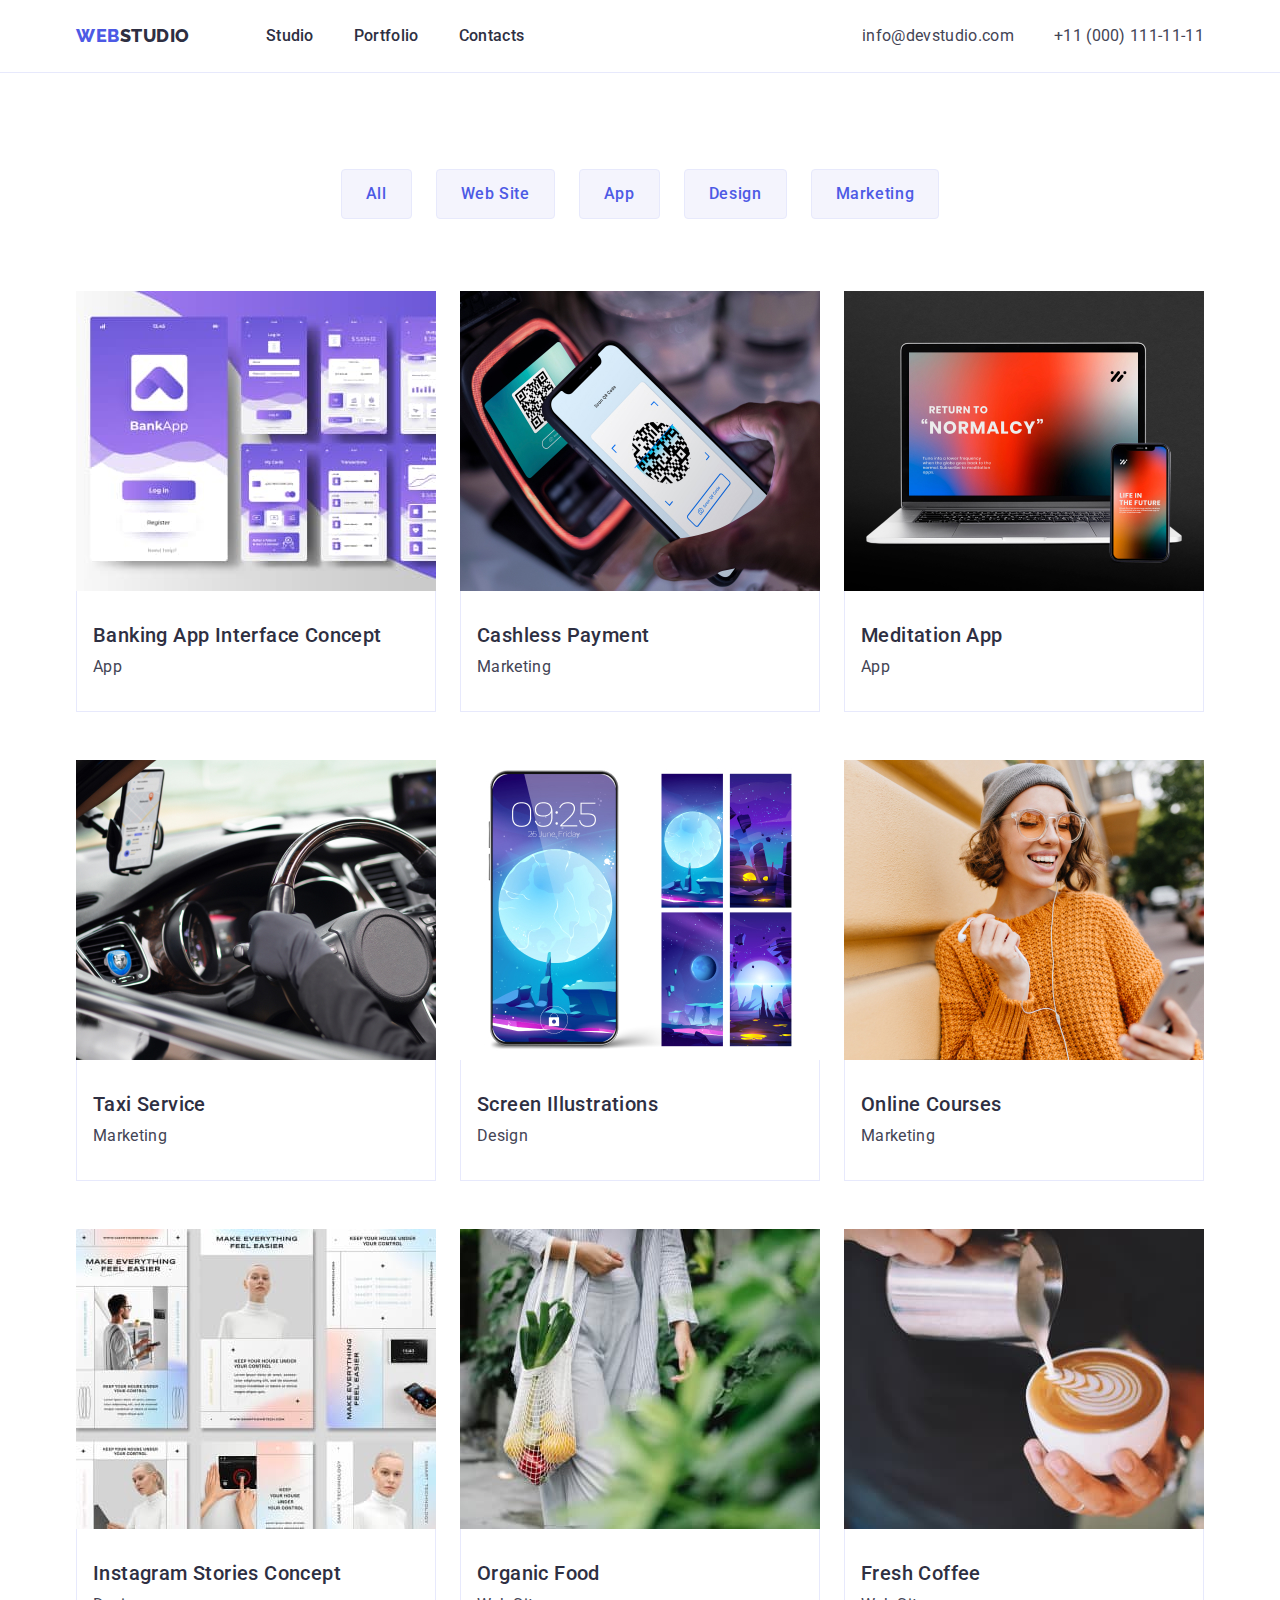
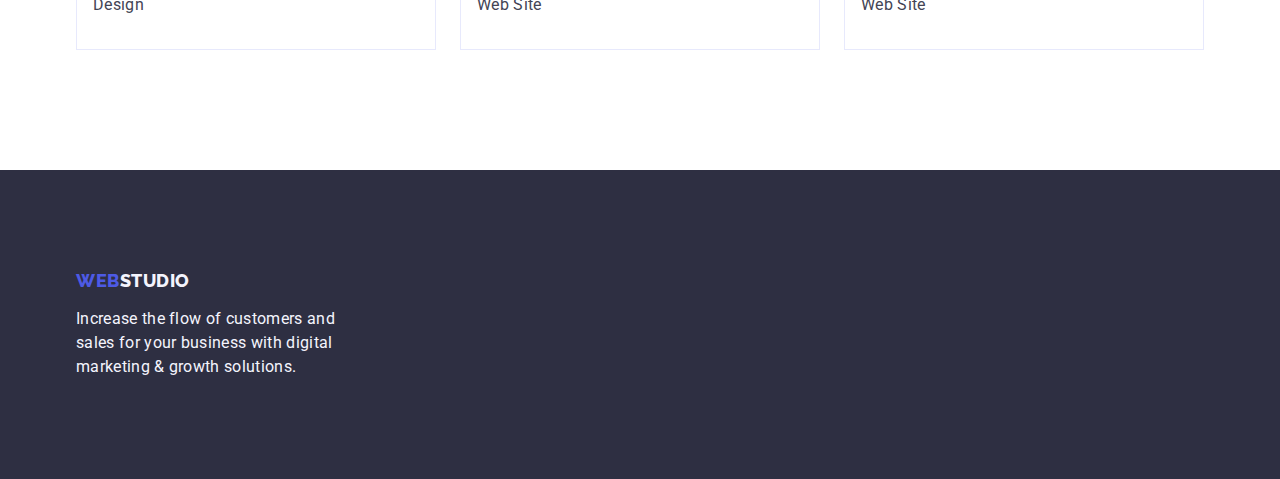
==== commit ff9e953a: "final 2.3" ====
--- a/portfolio.html
+++ b/portfolio.html
@@ -43,7 +43,7 @@
     <main>
         <!--PORTFOLIO section-->
         <section class="portfolio-section">
-            <div class="portfolio-container nonpadding-container">
+            <div class="portfolio-container container">
                 <h1 class="visually-hidden">Portfolio</h1>
                 <ul class="button-container list">
                         <li><button type="button" class="portfolio-button">All
--- a/css/styles.css
+++ b/css/styles.css
@@ -123,9 +123,7 @@
 .list {
     list-style: none;
 }
-.site-nav.list {
-    padding: 24px 0px;
-}
+
 .site-nav {
     display: flex;
     gap: 40px;
@@ -142,8 +140,11 @@
     color: var(--primary-text-color);
     letter-spacing: 0.02em
 }
+    
 
 .menu.link {
+    display: inline-block;
+    padding: 24px 0px;
     text-decoration: none;
     
 }
@@ -267,6 +268,9 @@
 }
 
 /* What we are doing section */
+.nopadd-section {
+    padding-bottom: 120px;
+}
 .activity-container {
     display: flex;
     justify-content: space-between;
@@ -385,8 +389,10 @@
 
 /* PORTFOLIO part */
 
-.portfolio-container {
-    padding: 96px 0 120px 0;
+.portfolio-section {
+    padding-top: 96px;
+    padding-bottom: 120px;
+
 }
 
 .portfolio-set {
@@ -397,7 +403,7 @@
     justify-content: center;
 }
 
-.portfolio-set:nth-child(-n+7) {
+.portfolio-set:nth-child(n+7) {
     margin-bottom: 48px;
 }
 .portfolio-item {
